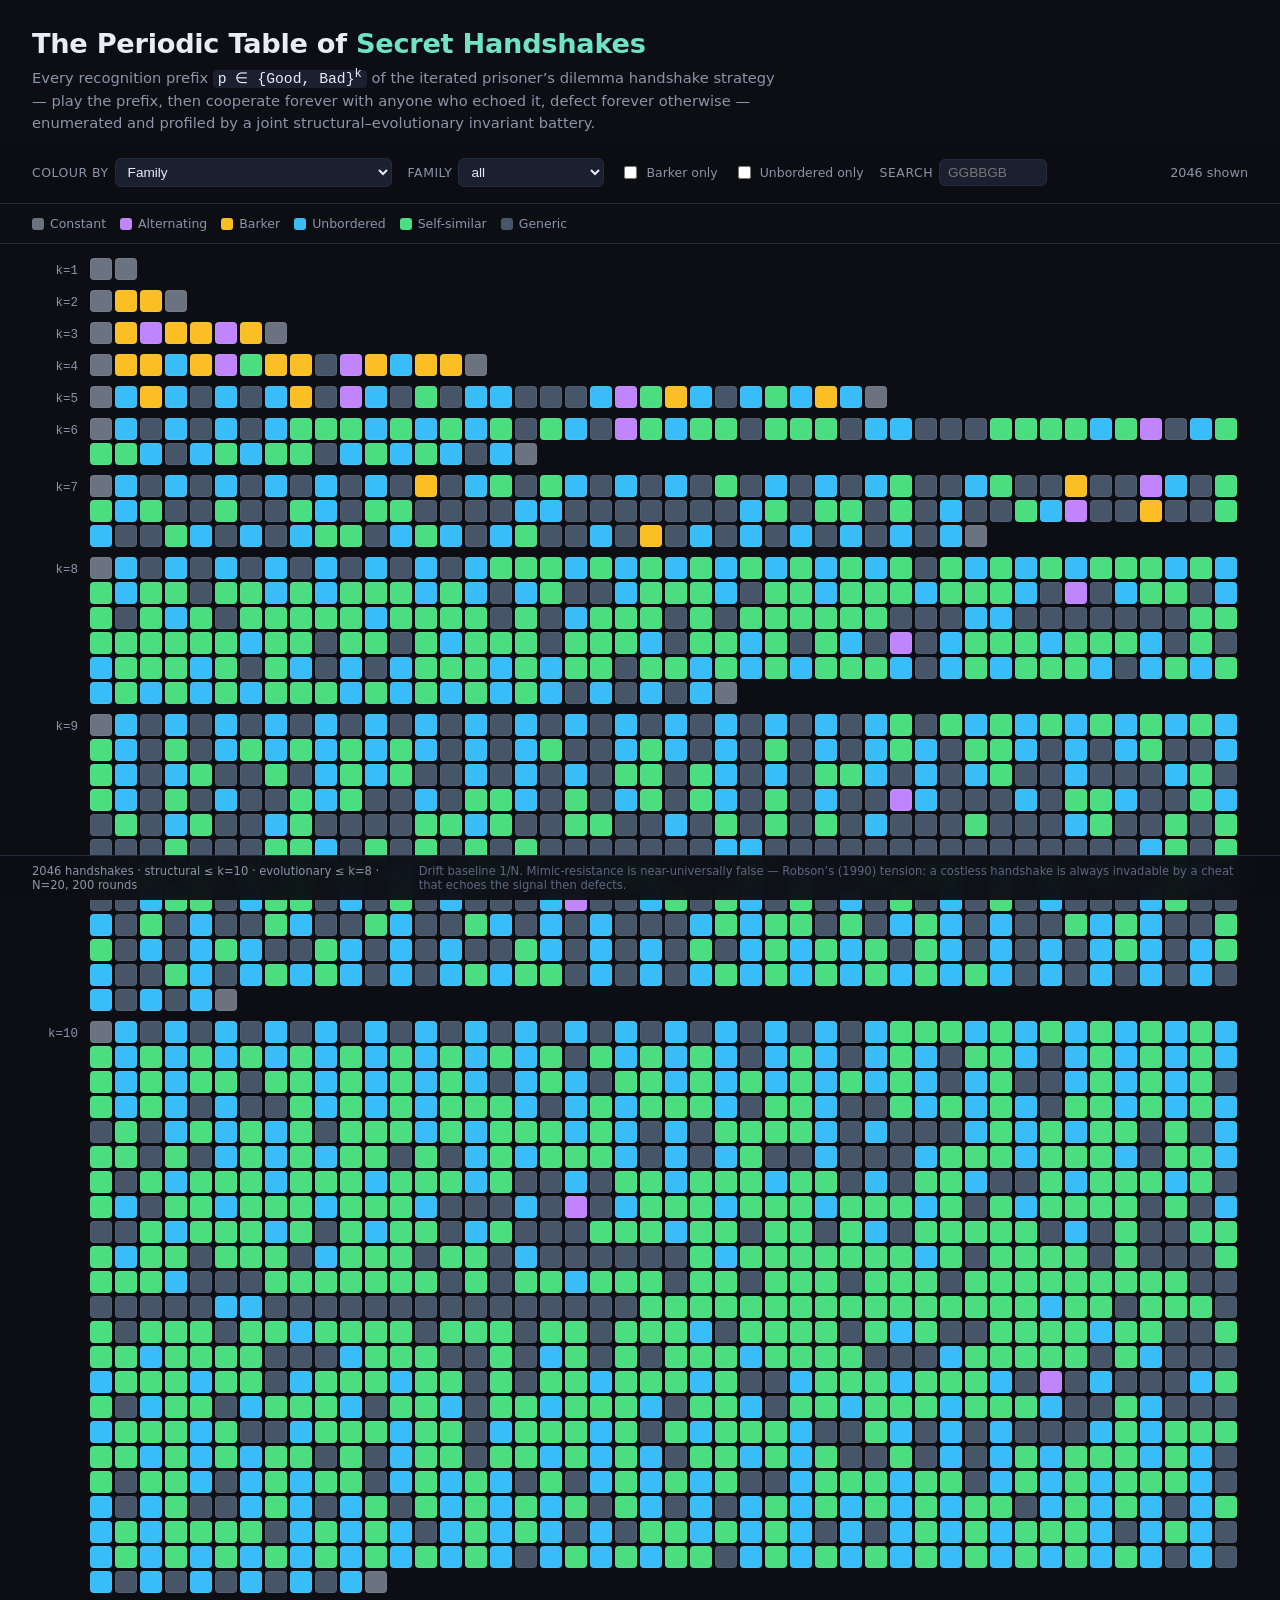
==== web/index.html @ 795c3e02 "handshake-atlas: enumerate, profile, classify IPD secret handshakes Core: gated handshake object + M" ====
<!DOCTYPE html>
<html lang="en">
<head>
<meta charset="utf-8" />
<meta name="viewport" content="width=device-width, initial-scale=1" />
<title>The Periodic Table of Secret Handshakes</title>
<link rel="stylesheet" href="./style.css" />
</head>
<body>
<header>
  <div class="title">
    <h1>The Periodic Table of <span class="accent">Secret Handshakes</span></h1>
    <p class="sub">
      Every recognition prefix <code>p &isin; {Good, Bad}<sup>k</sup></code> of the
      iterated prisoner&rsquo;s dilemma handshake strategy &mdash; play the prefix, then
      cooperate forever with anyone who echoed it, defect forever otherwise &mdash;
      enumerated and profiled by a joint structural&ndash;evolutionary invariant battery.
    </p>
  </div>
</header>

<section class="controls">
  <label>Colour by
    <select id="metric">
      <option value="family">Family</option>
      <option value="min_automaton_states">Automaton size (Rubinstein complexity)</option>
      <option value="merit_factor">Merit factor (autocorrelation quality)</option>
      <option value="linear_complexity">Linear complexity</option>
      <option value="lz76">LZ76 compressibility</option>
      <option value="invade_alld">Invades defectors (fixation prob.)</option>
      <option value="mimic_fixation">Bled by mimics (fixation prob.)</option>
    </select>
  </label>
  <label>Family
    <select id="familyFilter"><option value="">all</option></select>
  </label>
  <label class="check"><input type="checkbox" id="barkerOnly" /> Barker only</label>
  <label class="check"><input type="checkbox" id="unborderedOnly" /> Unbordered only</label>
  <label>Search <input id="search" type="text" placeholder="GGBBGB" size="10" /></label>
  <span id="count" class="count"></span>
</section>

<div id="legend" class="legend"></div>

<main id="table" class="table"></main>

<aside id="detail" class="detail hidden"></aside>

<footer>
  <span id="meta"></span>
  <span class="note">Drift baseline 1/N. Mimic-resistance is near-universally false &mdash;
  Robson&rsquo;s (1990) tension: a costless handshake is always invadable by a cheat that
  echoes the signal then defects.</span>
</footer>

<script src="./app.js"></script>
</body>
</html>
---- web/style.css ----
:root {
  --bg: #0c0e14;
  --panel: #141824;
  --panel-2: #1b2030;
  --ink: #e8ecf4;
  --muted: #8b94a8;
  --line: #262c3d;
  --accent: #6fe3c4;
  --good: #5ad19b;
  --bad: #e06a6a;

  --fam-Constant: #6b7280;
  --fam-Alternating: #c084fc;
  --fam-Barker: #fbbf24;
  --fam-Unbordered: #38bdf8;
  --fam-Self-similar: #4ade80;
  --fam-Generic: #475569;
}

* { box-sizing: border-box; }
html, body { margin: 0; background: var(--bg); color: var(--ink);
  font-family: ui-sans-serif, system-ui, -apple-system, "Segoe UI", sans-serif; }
code, .mono { font-family: ui-monospace, "SF Mono", "JetBrains Mono", Menlo, monospace; }

header { padding: 28px 32px 8px; }
h1 { font-size: 1.7rem; margin: 0 0 6px; font-weight: 650; letter-spacing: -0.01em; }
.accent { color: var(--accent); }
.sub { color: var(--muted); max-width: 760px; line-height: 1.5; margin: 0; font-size: 0.92rem; }
.sub code { color: var(--ink); background: var(--panel-2); padding: 1px 5px; border-radius: 4px; }

.controls { display: flex; flex-wrap: wrap; gap: 16px; align-items: center;
  padding: 16px 32px; border-bottom: 1px solid var(--line); position: sticky; top: 0;
  background: rgba(12,14,20,0.92); backdrop-filter: blur(8px); z-index: 5; }
.controls label { font-size: 0.78rem; color: var(--muted); display: flex; gap: 6px;
  align-items: center; text-transform: uppercase; letter-spacing: 0.04em; }
.controls select, .controls input[type=text] { background: var(--panel-2); color: var(--ink);
  border: 1px solid var(--line); border-radius: 6px; padding: 5px 8px; font-size: 0.85rem;
  text-transform: none; letter-spacing: 0; }
.controls .check { text-transform: none; letter-spacing: 0; }
.count { margin-left: auto; color: var(--muted); font-size: 0.8rem; }

.legend { display: flex; flex-wrap: wrap; gap: 14px; padding: 12px 32px; font-size: 0.78rem;
  color: var(--muted); border-bottom: 1px solid var(--line); }
.legend .chip { display: flex; align-items: center; gap: 6px; }
.legend .swatch { width: 12px; height: 12px; border-radius: 3px; display: inline-block; }
.legend .grad { width: 140px; height: 12px; border-radius: 3px;
  background: linear-gradient(90deg, #233, var(--accent)); }

.table { padding: 14px 32px 80px; }
.row { display: flex; align-items: flex-start; gap: 12px; margin-bottom: 10px; }
.row-label { width: 46px; flex: none; color: var(--muted); font-size: 0.78rem;
  padding-top: 6px; text-align: right; }
.row-cells { display: flex; flex-wrap: wrap; gap: 3px; }

.cell { width: 22px; height: 22px; border-radius: 4px; cursor: pointer;
  border: 1px solid rgba(255,255,255,0.06); transition: transform 0.08s ease;
  position: relative; }
.cell:hover { transform: scale(1.35); z-index: 3; border-color: var(--ink); }
.cell.dim { opacity: 0.12; pointer-events: none; }
.cell.selected { outline: 2px solid var(--accent); outline-offset: 1px; z-index: 2; }

.detail { position: fixed; right: 0; top: 0; height: 100vh; width: 340px; overflow-y: auto;
  background: var(--panel); border-left: 1px solid var(--line); padding: 24px; z-index: 20;
  box-shadow: -12px 0 32px rgba(0,0,0,0.4); }
.detail.hidden { display: none; }
.detail .close { position: absolute; right: 16px; top: 14px; cursor: pointer;
  color: var(--muted); font-size: 1.3rem; background: none; border: none; }
.detail h2 { font-family: ui-monospace, monospace; font-size: 1.5rem; margin: 0 0 2px;
  letter-spacing: 0.06em; }
.detail .pattern { display: flex; gap: 3px; margin: 10px 0 16px; }
.detail .bit { width: 20px; height: 20px; border-radius: 4px; font-size: 0.7rem;
  display: flex; align-items: center; justify-content: center; font-weight: 700; color: #061; }
.detail .bit.G { background: var(--good); }
.detail .bit.B { background: var(--bad); color: #fff; }
.detail .famtag { display: inline-block; padding: 2px 9px; border-radius: 20px;
  font-size: 0.72rem; font-weight: 650; margin-bottom: 14px; color: #061; }
.detail .desc { color: var(--muted); font-size: 0.82rem; line-height: 1.5; margin: 0 0 18px; }
.detail dl { display: grid; grid-template-columns: 1fr auto; gap: 6px 10px; margin: 0; }
.detail dt { color: var(--muted); font-size: 0.8rem; }
.detail dd { margin: 0; font-family: ui-monospace, monospace; font-size: 0.82rem;
  text-align: right; }
.detail dd.yes { color: var(--good); }
.detail dd.no { color: var(--muted); }
.detail h3 { font-size: 0.74rem; text-transform: uppercase; letter-spacing: 0.06em;
  color: var(--accent); margin: 20px 0 8px; border-top: 1px solid var(--line); padding-top: 14px; }
.spark { display: flex; align-items: flex-end; gap: 2px; height: 40px; margin-top: 6px; }
.spark .bar { flex: 1; background: var(--accent); min-height: 1px; border-radius: 1px; }
.spark .bar.neg { background: var(--bad); }

footer { position: fixed; bottom: 0; left: 0; right: 0; display: flex; gap: 18px;
  padding: 8px 32px; background: rgba(12,14,20,0.94); border-top: 1px solid var(--line);
  font-size: 0.72rem; color: var(--muted); backdrop-filter: blur(8px); }
.note { color: #5d6781; }

.tooltip { position: fixed; pointer-events: none; background: #000; color: var(--ink);
  border: 1px solid var(--line); border-radius: 6px; padding: 6px 9px; font-size: 0.74rem;
  font-family: ui-monospace, monospace; z-index: 50; white-space: nowrap; opacity: 0;
  transition: opacity 0.08s; }
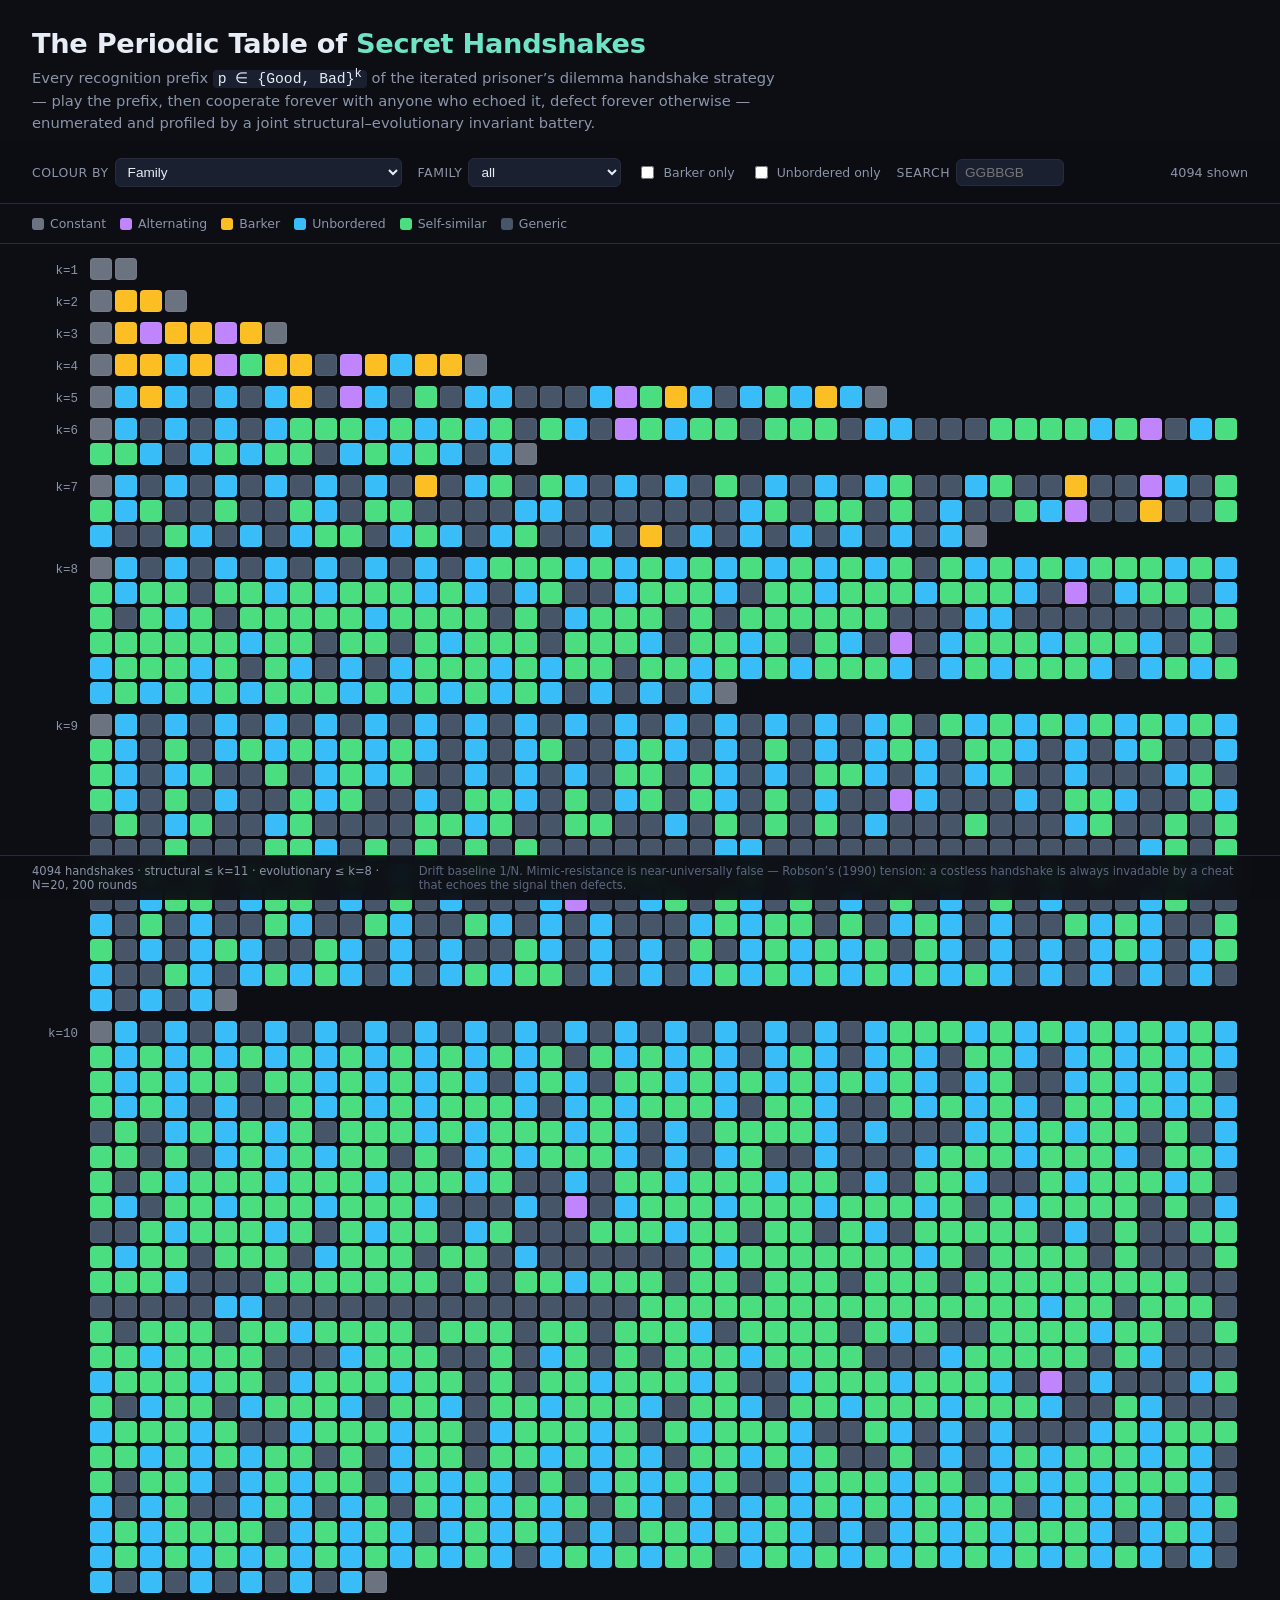
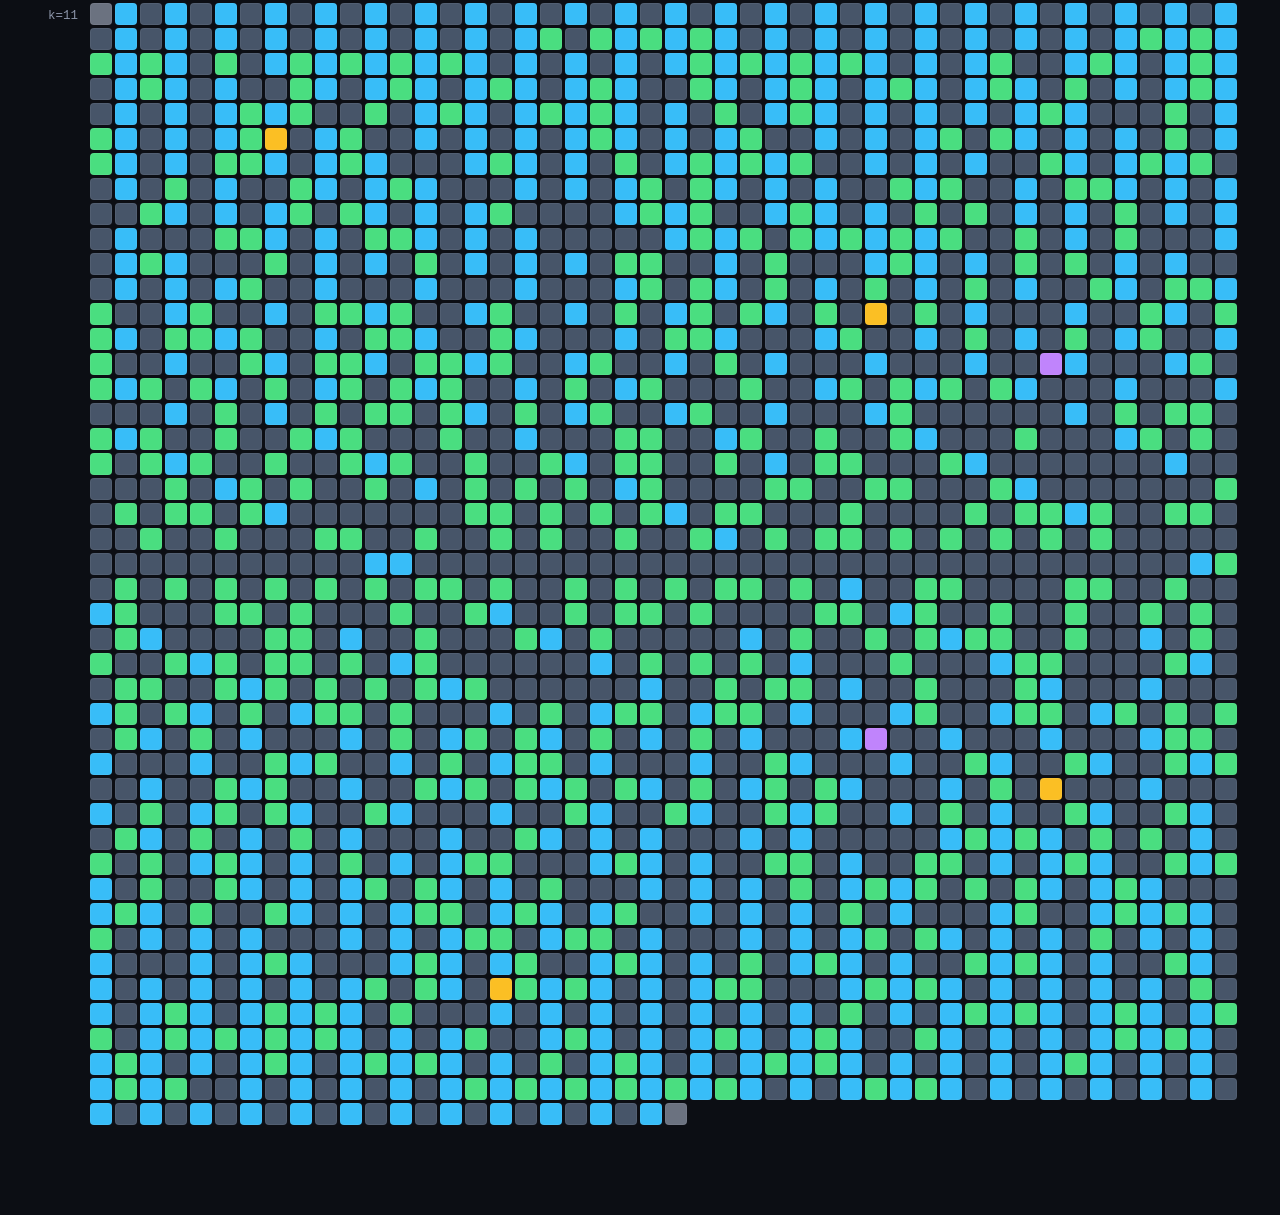
==== commit 4504d11f: "Add vigilant post-recognition regimes + extend atlas to Barker revival - evolution: grim & tft post-" ====
--- a/web/index.html
+++ b/web/index.html
@@ -28,7 +28,8 @@
       <option value="linear_complexity">Linear complexity</option>
       <option value="lz76">LZ76 compressibility</option>
       <option value="invade_alld">Invades defectors (fixation prob.)</option>
-      <option value="mimic_fixation">Bled by mimics (fixation prob.)</option>
+      <option value="mimic_fixation">Bled by mimics — unconditional (fixation)</option>
+      <option value="mimic_fixation_grim">Bled by mimics — grim regime (fixation)</option>
     </select>
   </label>
   <label>Family
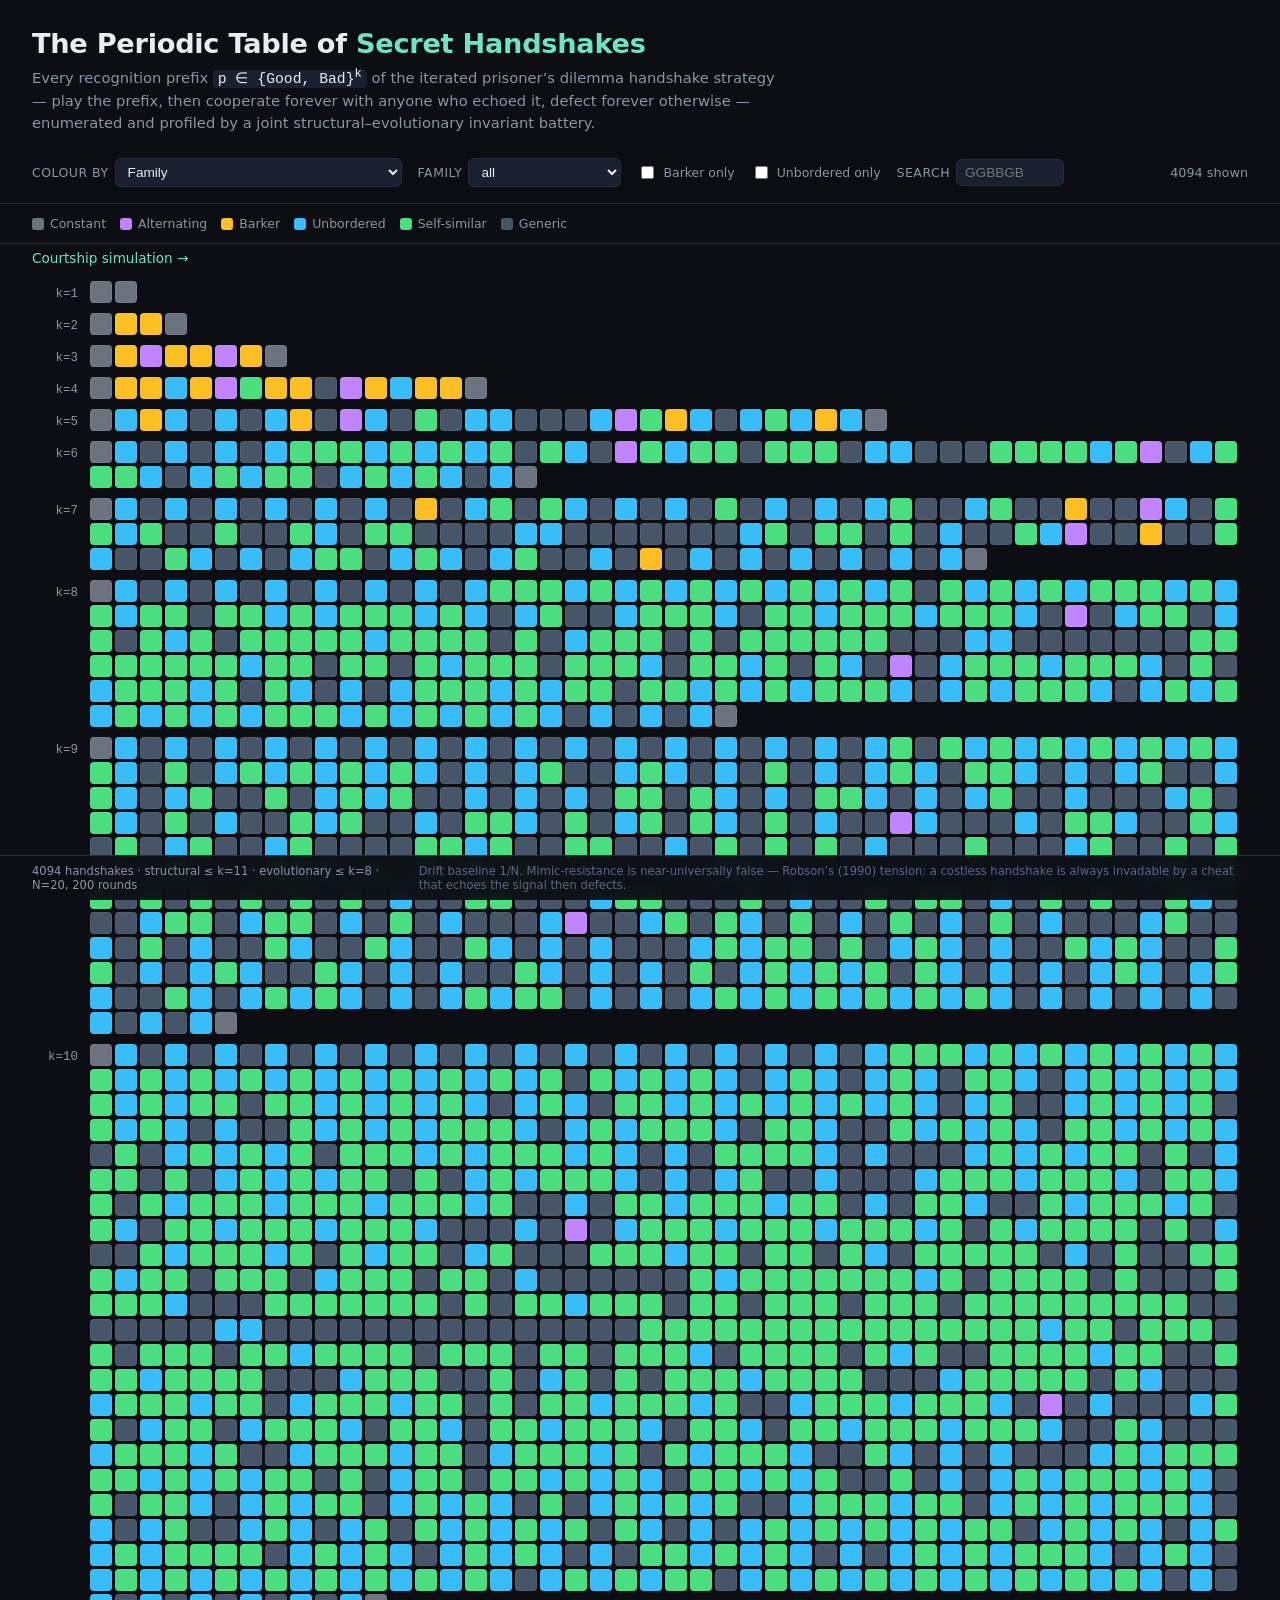
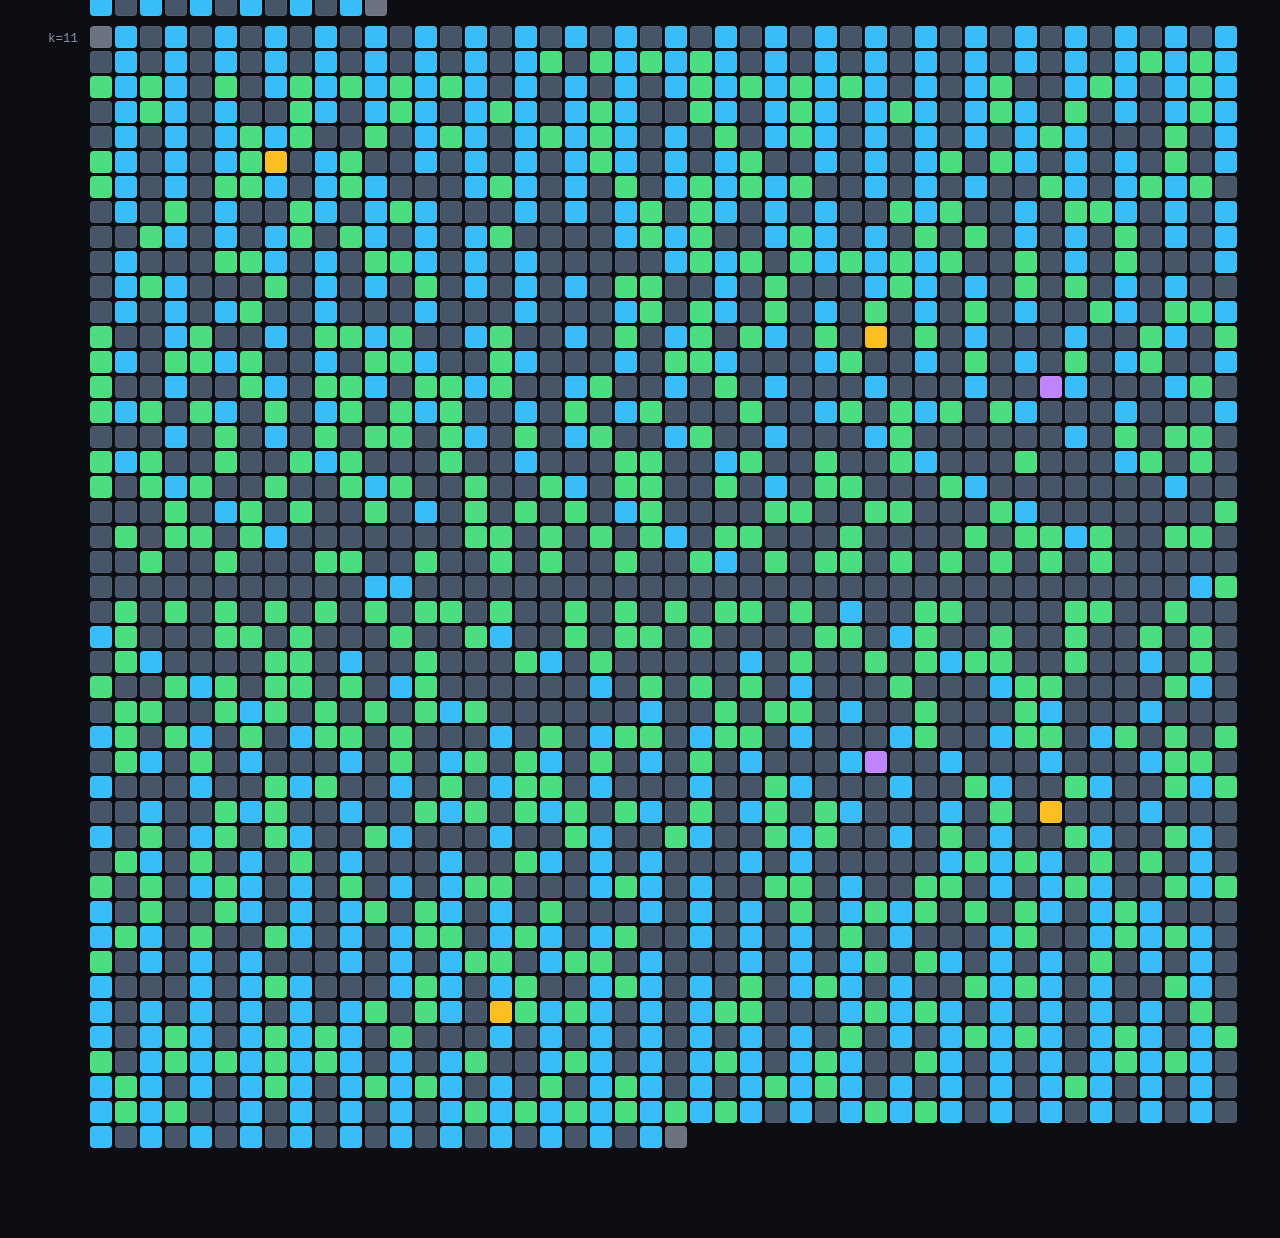
==== commit 4184baed: "Add interactive animations: per-handshake play + courtship simulation Atlas explorer: selecting a ha" ====
--- a/web/index.html
+++ b/web/index.html
@@ -43,6 +43,8 @@
 
 <div id="legend" class="legend"></div>
 
+<nav class="pagenav"><a href="./courtship.html">Courtship simulation &rarr;</a></nav>
+
 <main id="table" class="table"></main>
 
 <aside id="detail" class="detail hidden"></aside>
@@ -54,6 +56,7 @@
   echoes the signal then defects.</span>
 </footer>
 
+<script src="./play.js"></script>
 <script src="./app.js"></script>
 </body>
 </html>
--- a/web/style.css
+++ b/web/style.css
@@ -92,6 +92,73 @@
   font-size: 0.72rem; color: var(--muted); backdrop-filter: blur(8px); }
 .note { color: #5d6781; }
 
+/* per-handshake play animation */
+.play-controls { display: flex; gap: 8px; align-items: center; margin: 4px 0 10px; flex-wrap: wrap; }
+.play-controls select { background: var(--panel-2); color: var(--ink); border: 1px solid var(--line);
+  border-radius: 6px; padding: 4px 6px; font-size: 0.78rem; }
+.play-btn { background: var(--accent); color: #04231c; border: none; border-radius: 6px;
+  padding: 4px 10px; font-size: 0.78rem; font-weight: 650; cursor: pointer; }
+.play-btn:hover { filter: brightness(1.1); }
+.play-board { font-family: ui-monospace, monospace; overflow-x: auto; padding-bottom: 4px; }
+.pc-row { display: flex; gap: 2px; align-items: center; margin-bottom: 2px; }
+.pc-label { width: 38px; flex: none; color: var(--muted); font-size: 0.66rem; text-align: right;
+  padding-right: 4px; }
+.pc-num { width: 18px; flex: none; text-align: center; color: var(--muted); font-size: 0.6rem; }
+.pc-num.pfx { color: var(--accent); }
+.pc-cell { width: 18px; height: 18px; flex: none; border-radius: 3px; display: flex;
+  align-items: center; justify-content: center; font-size: 0.62rem; font-weight: 700;
+  color: #04231c; transition: background 0.2s; }
+.pc-cell.C { background: var(--good); }
+.pc-cell.D { background: var(--bad); color: #fff; }
+.pc-cell.empty { background: var(--panel-2); }
+.pc-cell.pfx { box-shadow: inset 0 -2px 0 var(--accent); }
+.pc-head .pc-cell, .pc-head { height: auto; }
+.pc-foot { font-size: 0.72rem; color: var(--muted); margin-top: 6px; }
+.pc-foot b { color: var(--ink); }
+.play-caption { font-size: 0.78rem; color: var(--muted); line-height: 1.45; min-height: 2.4em;
+  margin: 8px 0 4px; }
+.pagenav { padding: 4px 32px 0; }
+.pagenav a { color: var(--accent); text-decoration: none; font-size: 0.85rem; }
+.pagenav a:hover { text-decoration: underline; }
+
+/* courtship simulation page */
+.c-stage { padding: 18px 32px 90px; max-width: 760px; }
+.c-stage h3 { font-size: 0.74rem; text-transform: uppercase; letter-spacing: 0.06em;
+  color: var(--accent); margin: 22px 0 10px; }
+.c-muted { color: var(--muted); font-size: 0.85rem; }
+.c-step { font-size: 0.85rem; margin: 6px 0 0; }
+.recip { font-weight: 650; }
+.recip.yes { color: var(--good); }
+.recip.no { color: var(--bad); }
+.cbar { display: flex; align-items: center; gap: 10px; margin: 5px 0; }
+.cbar-lab { width: 92px; flex: none; font-size: 0.8rem; color: var(--muted); text-align: right; }
+.cbar-track { flex: 1; height: 14px; background: var(--panel-2); border-radius: 7px; overflow: hidden; }
+.cbar-fill { display: block; height: 100%; border-radius: 7px; transition: width 0.4s ease; }
+.cbar-val { width: 44px; flex: none; font-family: ui-monospace, monospace; font-size: 0.78rem; }
+.belief { position: relative; height: 26px; background: var(--panel-2); border-radius: 7px;
+  overflow: hidden; }
+.belief-fill { position: absolute; left: 0; top: 0; height: 100%;
+  background: linear-gradient(90deg, #2a3550, var(--good)); transition: width 0.4s ease; }
+.belief .thr { position: absolute; top: -3px; height: 32px; width: 2px; }
+.belief .thr.hi { background: var(--good); }
+.belief .thr.lo { background: var(--bad); }
+.belief-marker { position: absolute; top: -4px; height: 34px; width: 3px; background: var(--ink);
+  transition: left 0.4s ease; }
+.belief-labels { display: flex; justify-content: space-between; font-size: 0.72rem;
+  color: var(--muted); margin-top: 4px; }
+.belief-labels span:nth-child(2) { color: var(--ink); font-family: ui-monospace, monospace; }
+.hstrip { display: flex; gap: 3px; align-items: flex-end; min-height: 42px; }
+.hcell { width: 12px; border-radius: 2px 2px 0 0; }
+.hcell.yes { background: var(--good); }
+.hcell.no { background: var(--bad); }
+.decision { margin-top: 22px; padding: 12px 16px; border-radius: 8px; font-weight: 700;
+  font-size: 1rem; letter-spacing: 0.02em; }
+.decision.approach { background: rgba(74,222,128,0.15); color: var(--good);
+  border: 1px solid var(--good); }
+.decision.withdraw { background: rgba(224,106,106,0.12); color: var(--bad);
+  border: 1px solid var(--bad); }
+.decision b { text-transform: capitalize; }
+
 .tooltip { position: fixed; pointer-events: none; background: #000; color: var(--ink);
   border: 1px solid var(--line); border-radius: 6px; padding: 6px 9px; font-size: 0.74rem;
   font-family: ui-monospace, monospace; z-index: 50; white-space: nowrap; opacity: 0;
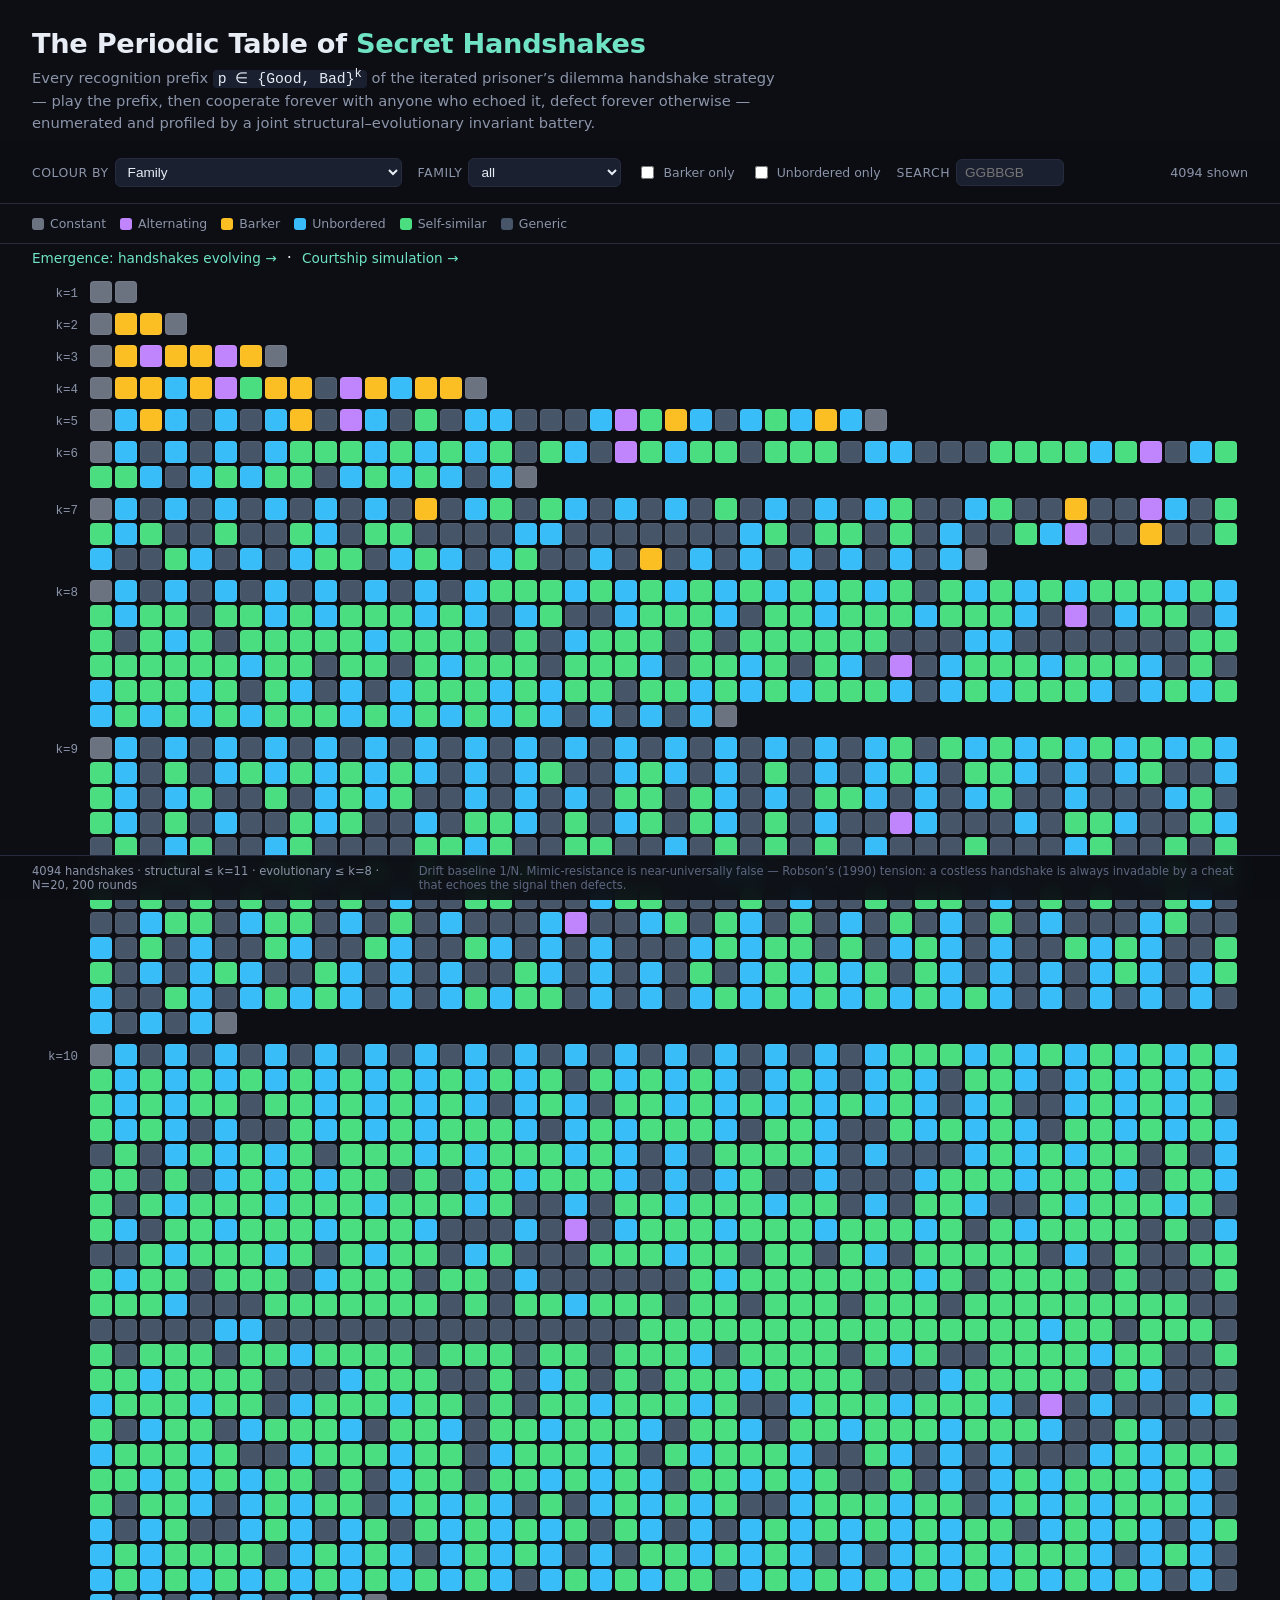
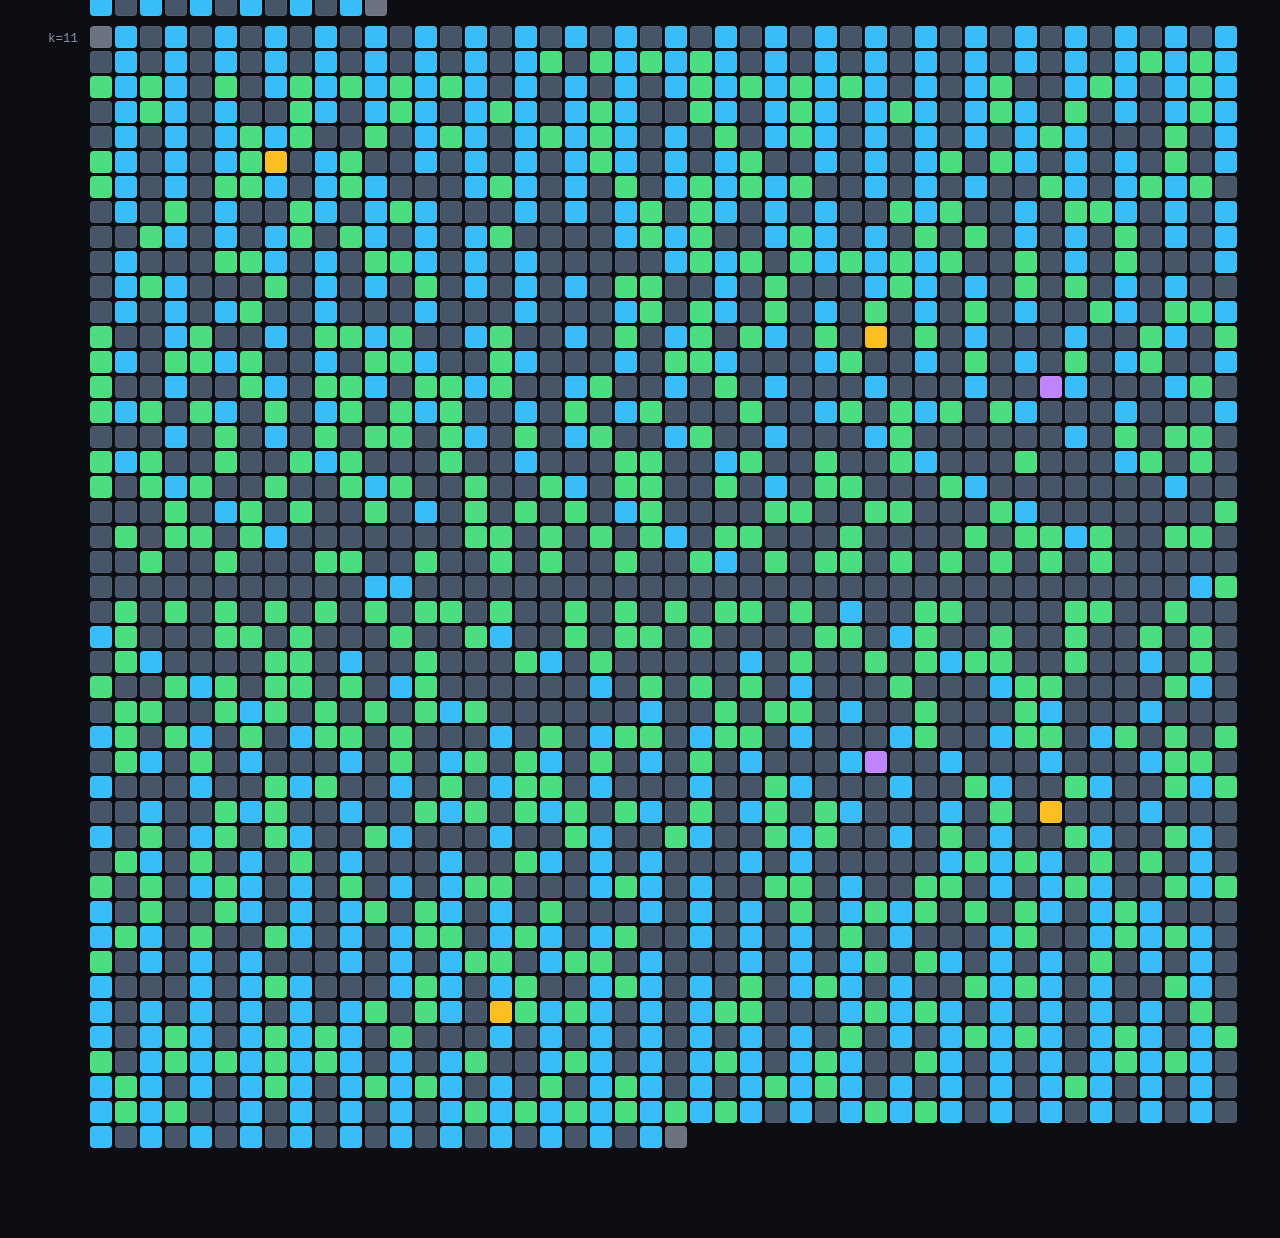
==== commit 60248468: "Add Emergence page: spatial evolutionary sim where handshakes arise Agent-based 2D population: each " ====
--- a/web/index.html
+++ b/web/index.html
@@ -43,7 +43,10 @@
 
 <div id="legend" class="legend"></div>
 
-<nav class="pagenav"><a href="./courtship.html">Courtship simulation &rarr;</a></nav>
+<nav class="pagenav">
+  <a href="./evolution.html">Emergence: handshakes evolving &rarr;</a> &nbsp;&middot;&nbsp;
+  <a href="./courtship.html">Courtship simulation &rarr;</a>
+</nav>
 
 <main id="table" class="table"></main>
 
--- a/web/style.css
+++ b/web/style.css
@@ -159,6 +159,18 @@
   border: 1px solid var(--bad); }
 .decision b { text-transform: capitalize; }
 
+/* emergence (spatial evolution) page */
+.ev-stage { display: flex; gap: 24px; flex-wrap: wrap; padding: 18px 32px 80px; align-items: flex-start; }
+#ev-grid { border: 1px solid var(--line); border-radius: 6px; image-rendering: pixelated;
+  background: var(--panel); width: 672px; height: 416px; max-width: 100%; }
+.ev-side { flex: 1; min-width: 280px; }
+.ev-stats { font-size: 0.85rem; color: var(--muted); margin: 0 0 10px; font-family: ui-monospace, monospace; }
+.ev-stats b { font-family: ui-sans-serif, system-ui, sans-serif; }
+#ev-chart { border: 1px solid var(--line); border-radius: 6px; width: 320px; height: 150px; max-width: 100%; }
+.ev-legend { list-style: none; padding: 0; margin: 10px 0 0; font-size: 0.76rem; color: var(--muted); }
+.ev-legend li { display: flex; align-items: center; gap: 7px; margin: 3px 0; }
+.ev-legend .sw { width: 14px; height: 4px; border-radius: 2px; display: inline-block; }
+
 .tooltip { position: fixed; pointer-events: none; background: #000; color: var(--ink);
   border: 1px solid var(--line); border-radius: 6px; padding: 6px 9px; font-size: 0.74rem;
   font-family: ui-monospace, monospace; z-index: 50; white-space: nowrap; opacity: 0;
